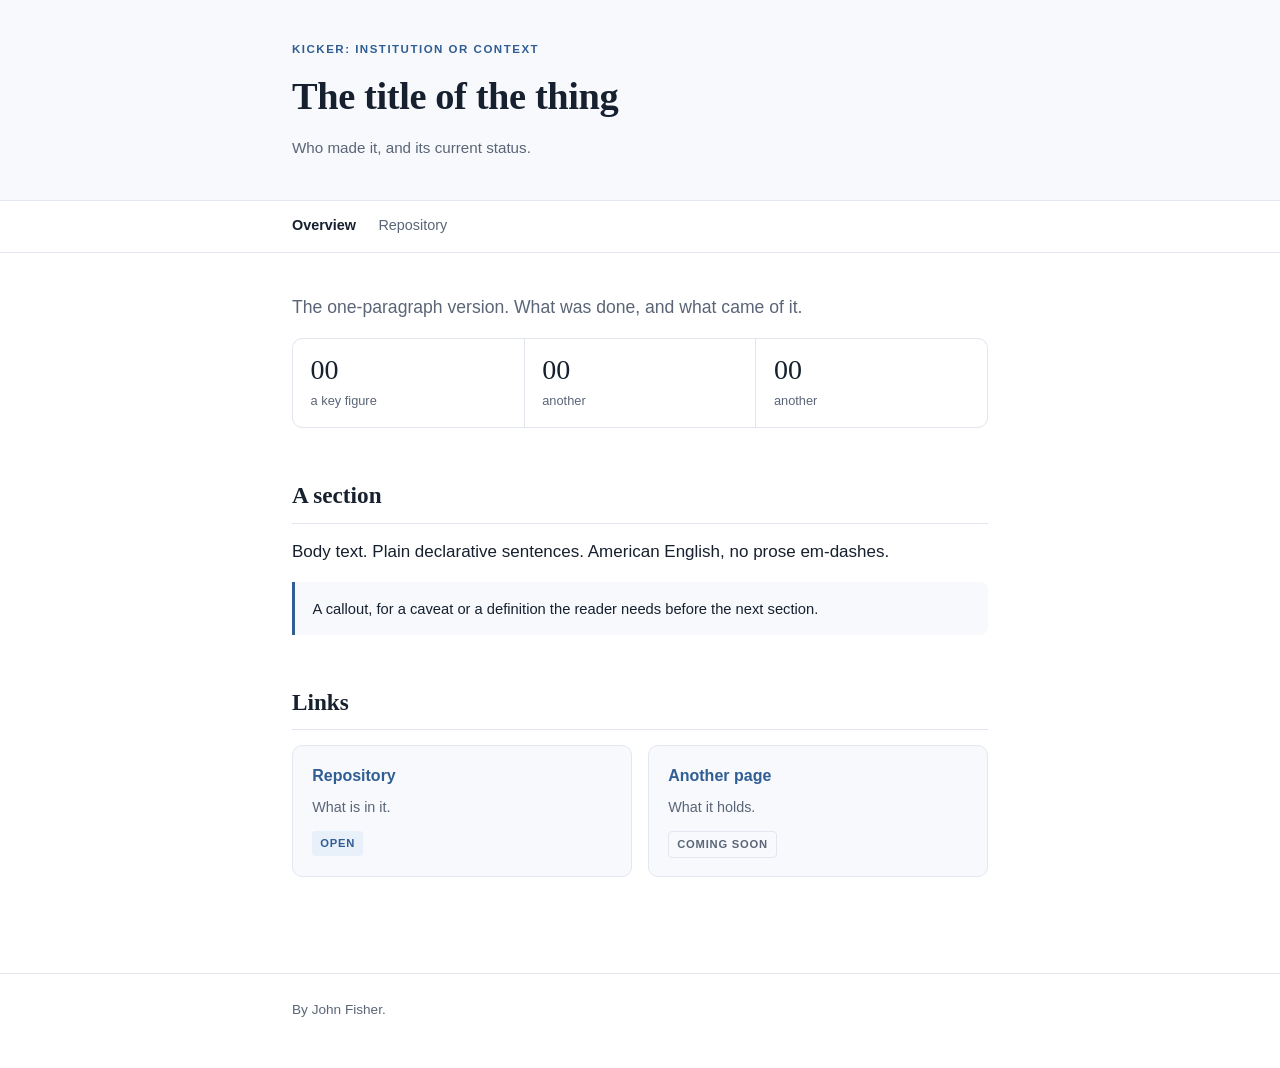
==== public/index.html @ 3b61f7e5 "Initial commit: project skeleton for fisher-nsduh-analysis" ====
<!DOCTYPE html>
<html lang="en">
<head>
<meta charset="utf-8">
<meta name="viewport" content="width=device-width, initial-scale=1">
<title>fisher-nsduh-analysis</title>
<meta name="description" content="One sentence, under 155 characters, describing what this is. This is what Google shows.">

<link rel="canonical" href="https://johnfisher-ai.github.io/fisher-nsduh-analysis/">
<meta name="author" content="John Fisher">
<meta name="theme-color" content="#2f5d94">
<meta property="og:type" content="website">
<meta property="og:site_name" content="fisher-nsduh-analysis">
<meta property="og:title" content="Title as it should appear on a shared card. Keep under 70 characters or LinkedIn truncates it.">
<meta property="og:description" content="One or two sentences for the shared card. This is what LinkedIn, Slack and Facebook show under the image.">
<meta property="og:url" content="https://johnfisher-ai.github.io/fisher-nsduh-analysis/">
<meta property="og:image" content="https://johnfisher-ai.github.io/fisher-nsduh-analysis/assets/img/social-card.png">
<meta property="og:image:width" content="1200">
<meta property="og:image:height" content="627">
<meta property="og:image:alt" content="Describe the card for someone who cannot see it.">
<meta name="twitter:card" content="summary_large_image">
<meta name="twitter:title" content="Same as og:title.">
<meta name="twitter:description" content="Same as og:description.">
<meta name="twitter:image" content="https://johnfisher-ai.github.io/fisher-nsduh-analysis/assets/img/social-card.png">
<link rel="stylesheet" href="assets/css/site.css">
</head>
<body>

<header class="top">
  <div class="wrap">
    <p class="kicker">Kicker: institution or context</p>
    <h1>The title of the thing</h1>
    <p class="byline">Who made it, and its current status.</p>
  </div>
</header>

<nav class="site">
  <div class="wrap">
    <a href="./" aria-current="page">Overview</a>
    <a href="https://github.com/johnfisher-ai/fisher-nsduh-analysis">Repository</a>
  </div>
</nav>

<main>
<div class="wrap">

  <section>
    <p class="lede">The one-paragraph version. What was done, and what came of it.</p>

    <div class="figures">
      <div><span class="n">00</span><span class="l">a key figure</span></div>
      <div><span class="n">00</span><span class="l">another</span></div>
      <div><span class="n">00</span><span class="l">another</span></div>
    </div>
  </section>

  <section>
    <h2>A section</h2>
    <p>Body text. Plain declarative sentences. American English, no prose em-dashes.</p>

    <div class="note">
      <p>A callout, for a caveat or a definition the reader needs before the next section.</p>
    </div>
  </section>

  <section>
    <h2>Links</h2>
    <div class="cards">
      <div class="card">
        <h3><a href="https://github.com/johnfisher-ai/fisher-nsduh-analysis">Repository</a></h3>
        <p>What is in it.</p>
        <span class="tag">Open</span>
      </div>
      <div class="card">
        <h3><a href="#">Another page</a></h3>
        <p>What it holds.</p>
        <span class="tag soon">Coming soon</span>
      </div>
    </div>
  </section>

</div>
</main>

<footer class="site">
  <div class="wrap">
    <p>By John Fisher.</p>
  </div>
</footer>

</body>
</html>
---- public/assets/css/site.css ----
/* Shared styling for the study site. Light palette on :root, redefined for the
   two dark cases so an explicit toggle wins in both directions. */
:root {
  --bg:#ffffff; --panel:#f7f9fc; --ink:#16202e; --soft:#5a6577;
  --line:#e2e7ef; --accent:#2f5d94; --accent-soft:#e8f0fa; --bar:#2f5d94;
  --mono: ui-monospace, SFMono-Regular, "SF Mono", Menlo, Consolas, monospace;
  --sans: -apple-system, BlinkMacSystemFont, "Segoe UI", Inter, Roboto, Helvetica, Arial, sans-serif;
  --serif: "Iowan Old Style", "Palatino Linotype", Palatino, Georgia, serif;
}
@media (prefers-color-scheme: dark) {
  :root:not([data-theme="light"]) {
    --bg:#0e131c; --panel:#151d2a; --ink:#e6ebf2; --soft:#98a3b5;
    --line:#243044; --accent:#7aa7d9; --accent-soft:#16263a; --bar:#7aa7d9;
  }
}
:root[data-theme="dark"] {
  --bg:#0e131c; --panel:#151d2a; --ink:#e6ebf2; --soft:#98a3b5;
  --line:#243044; --accent:#7aa7d9; --accent-soft:#16263a; --bar:#7aa7d9;
}

* { box-sizing: border-box; }
body {
  margin:0; background:var(--bg); color:var(--ink);
  font:17px/1.65 var(--sans);
  -webkit-text-size-adjust:100%;
}
.wrap { max-width: 46rem; margin:0 auto; padding: 0 1.25rem; }

/* masthead */
header.top { border-bottom:1px solid var(--line); background:var(--panel); }
header.top .wrap { padding-top:2.5rem; padding-bottom:2.5rem; }
.kicker { font-size:.72rem; font-weight:700; letter-spacing:.13em; text-transform:uppercase;
          color:var(--accent); margin:0 0 .85rem; }
h1 { font-family:var(--serif); font-weight:600; font-size:clamp(1.7rem,4.2vw,2.4rem);
     line-height:1.2; margin:0 0 1rem; letter-spacing:-.01em; }
.byline { color:var(--soft); font-size:.95rem; margin:0; }
.byline strong { color:var(--ink); font-weight:600; }

/* nav */
nav.site { border-bottom:1px solid var(--line); position:sticky; top:0; background:var(--bg); z-index:5; }
nav.site .wrap { display:flex; gap:1.4rem; padding-top:.85rem; padding-bottom:.85rem; overflow-x:auto; }
nav.site a { color:var(--soft); text-decoration:none; font-size:.9rem; white-space:nowrap; }
nav.site a:hover { color:var(--accent); }
nav.site a[aria-current="page"] { color:var(--ink); font-weight:600; }

main .wrap { padding-top:2.5rem; padding-bottom:3rem; }
section { margin-bottom:3rem; }
h2 { font-family:var(--serif); font-weight:600; font-size:1.45rem; margin:0 0 .9rem;
     padding-bottom:.5rem; border-bottom:1px solid var(--line); }
h3 { font-size:1rem; margin:1.8rem 0 .5rem; }
p { margin:0 0 1rem; }
a { color:var(--accent); }

.lede { font-size:1.1rem; color:var(--soft); }

/* key figures */
.figures { display:grid; grid-template-columns:repeat(auto-fit,minmax(9rem,1fr)); gap:1px;
           background:var(--line); border:1px solid var(--line); border-radius:10px; overflow:hidden; }
.figures div { background:var(--bg); padding:1rem 1.1rem; }
.figures .n { font-family:var(--serif); font-size:1.75rem; line-height:1.1; display:block; }
.figures .l { font-size:.8rem; color:var(--soft); display:block; margin-top:.3rem; }

/* results table */
.scroll { overflow-x:auto; border:1px solid var(--line); border-radius:10px; }
table { border-collapse:collapse; width:100%; font-size:.86rem; min-width:33rem; }
caption { text-align:left; font-size:.85rem; color:var(--soft); padding:.85rem 1rem; border-bottom:1px solid var(--line); }
th, td { padding:.6rem .65rem; text-align:left; border-bottom:1px solid var(--line); vertical-align:top; }
thead th { font-size:.74rem; text-transform:uppercase; letter-spacing:.06em; color:var(--soft); font-weight:700;
           background:var(--panel); white-space:nowrap; }
tbody tr:last-child td { border-bottom:none; }
td.num, th.num { text-align:right; font-variant-numeric:tabular-nums; white-space:nowrap; }
td.item { min-width:12rem; }
.d-cell { display:flex; align-items:center; gap:.45rem; justify-content:flex-end; }
.d-bar { height:5px; border-radius:3px; background:var(--bar); opacity:.75; flex:none; }

/* cards */
.cards { display:grid; grid-template-columns:repeat(auto-fit,minmax(15rem,1fr)); gap:1rem; }
.card { border:1px solid var(--line); border-radius:10px; padding:1.1rem 1.2rem; background:var(--panel); }
.card h3 { margin:0 0 .4rem; font-size:1rem; }
.card h3 a { text-decoration:none; }
.card p { margin:0; font-size:.9rem; color:var(--soft); }
.card .tag { display:inline-block; margin-top:.7rem; font-size:.7rem; letter-spacing:.07em;
             text-transform:uppercase; font-weight:700; color:var(--accent);
             background:var(--accent-soft); padding:.2rem .5rem; border-radius:4px; }
.card .tag.soon { color:var(--soft); background:transparent; border:1px solid var(--line); }

.note { border-left:3px solid var(--accent); background:var(--panel);
        padding:.9rem 1.1rem; border-radius:0 8px 8px 0; font-size:.92rem; }
.note p:last-child { margin-bottom:0; }
code { font-family:var(--mono); font-size:.85em; background:var(--panel);
       padding:.12em .35em; border-radius:4px; border:1px solid var(--line); }

footer.site { border-top:1px solid var(--line); color:var(--soft); font-size:.85rem; }
footer.site .wrap { padding-top:1.6rem; padding-bottom:2.5rem; }
footer.site p { margin:0 0 .4rem; }

/* ---------- figures ---------- */
:root {
  --s1:#2a78d6; --s2:#eb6834; --s3:#1baf7a;
  --fig-grid:#e6ebf2; --fig-axis:#c3ccda; --fig-zero:#8b95a6;
}
@media (prefers-color-scheme: dark) {
  :root:not([data-theme="light"]) {
    --s1:#3987e5; --s2:#d95926; --s3:#199e70;
    --fig-grid:#212c3d; --fig-axis:#3a4759; --fig-zero:#6b7789;
  }
}
:root[data-theme="dark"] {
  --s1:#3987e5; --s2:#d95926; --s3:#199e70;
  --fig-grid:#212c3d; --fig-axis:#3a4759; --fig-zero:#6b7789;
}

figure { margin:1.6rem 0; }
figure figcaption { font-size:.83rem; color:var(--soft); margin-top:.6rem; }
.figbox { border:1px solid var(--line); border-radius:10px; padding:1rem .9rem .6rem;
          background:var(--bg); overflow-x:auto; }
svg.fig { width:100%; height:auto; display:block; min-width:33rem;
          font-family:var(--sans); }
svg.fig text { fill:var(--soft); }
svg.fig .ttl { fill:var(--ink); font-size:15px; font-weight:600; font-family:var(--serif); }
svg.fig .sub { font-size:11.5px; }
svg.fig .lab { font-size:12px; }
svg.fig .ax  { font-size:11px; }
svg.fig .leg { font-size:11.5px; }
svg.fig .val { font-size:11.5px; fill:var(--ink); font-variant-numeric:tabular-nums; }
svg.fig .bold { font-weight:700; fill:var(--ink); }
svg.fig .grid { stroke:var(--fig-grid); stroke-width:1; }
svg.fig .axis { stroke:var(--fig-axis); stroke-width:1; }
svg.fig .zero { stroke:var(--fig-zero); stroke-width:1.5; stroke-dasharray:3 3; }
svg.fig .mean { stroke:var(--s2); stroke-width:2; }
svg.fig .conn { stroke:var(--fig-axis); stroke-width:2.5; }
svg.fig .ci   { stroke:var(--s1); stroke-width:2; }
svg.fig .m1 { fill:var(--s1); } svg.fig .m2 { fill:var(--s2); } svg.fig .m3 { fill:var(--s3); }
svg.fig .m1f{ fill:var(--s1); } svg.fig .m2f{ fill:var(--s2); } svg.fig .m4f{ fill:var(--s3); }
svg.fig .bar{ fill:var(--s1); }

/* original SAS output images */
.shot { border:1px solid var(--line); border-radius:8px; overflow-x:auto; background:#fff; }
.shot img { display:block; width:100%; min-width:30rem; height:auto; }

/* dense stats tables */
table.stats { font-size:.79rem; min-width:0; }
table.stats th, table.stats td { padding:.55rem .5rem; }
table.stats td.item { min-width:11rem; }
.sig { color:var(--soft); font-variant-numeric:tabular-nums; }
.tag-row td { background:var(--panel); font-weight:600; }

/* ---------- code ---------- */
.codewrap { border:1px solid var(--line); border-radius:10px; overflow:hidden; margin:1rem 0; }
.codewrap > .head { display:flex; justify-content:space-between; align-items:center; gap:1rem;
   padding:.55rem .9rem; background:var(--panel); border-bottom:1px solid var(--line);
   font-size:.8rem; color:var(--soft); }
.codewrap > .head code { background:none; border:none; padding:0; color:var(--ink); font-weight:600; }
pre.code { margin:0; padding:.9rem 1rem; overflow-x:auto; background:var(--bg);
   font-family:var(--mono); font-size:.775rem; line-height:1.6; tab-size:4; }
pre.code.clip { max-height:40rem; }
.sas-c { color:var(--soft); font-style:italic; }         /* comment */
.sas-k { color:var(--accent); font-weight:600; }          /* keyword */
.sas-p { color:var(--s3); font-weight:600; }              /* proc / data step name */
.sas-s { color:var(--s2); }                               /* string */
.sas-n { color:var(--s1); }                               /* number */
details.src { margin:1rem 0; }
details.src > summary { cursor:pointer; font-size:.88rem; color:var(--accent);
   padding:.5rem .2rem; list-style-position:inside; }
details.src > summary:hover { text-decoration:underline; }
.cta { display:inline-flex; align-items:center; gap:.5rem; text-decoration:none;
   border:1px solid var(--line); border-radius:8px; padding:.6rem .95rem;
   background:var(--panel); font-size:.92rem; font-weight:600; margin:.3rem .4rem .3rem 0; }
.cta:hover { border-color:var(--accent); }
.pipe { display:grid; gap:.6rem; margin:1.2rem 0; }
.pipe .step { display:grid; grid-template-columns:2.1rem 1fr; gap:.8rem; align-items:start;
   border:1px solid var(--line); border-radius:9px; padding:.75rem .9rem; background:var(--bg); }
.pipe .step .n { width:1.7rem; height:1.7rem; border-radius:50%; background:var(--accent-soft);
   color:var(--accent); font-weight:700; font-size:.8rem; display:grid; place-items:center; }
.pipe .step p { margin:.2rem 0 0; font-size:.9rem; color:var(--soft); }
.pipe .step strong { font-size:.94rem; }

/* ---------- manuscript ---------- */
.ms { font-size:1.02rem; }
.ms h2 { font-family:var(--serif); font-size:1.35rem; margin:2.4rem 0 .9rem; }
.ms h3 { font-size:1.02rem; margin:1.7rem 0 .5rem; color:var(--ink); }
.ms p { margin:0 0 1.05rem; }
.authors { font-size:.97rem; margin:0 0 .4rem; }
.affils { font-size:.85rem; color:var(--soft); margin:0 0 .3rem; }
.affils sup { color:var(--accent); font-weight:700; }
.abstract { border:1px solid var(--line); border-radius:10px; padding:1.2rem 1.35rem;
            background:var(--panel); margin:1.4rem 0 2rem; font-size:.94rem; }
.abstract dl { margin:0; }
.abstract dt { font-weight:700; margin-top:.8rem; font-size:.86rem;
               text-transform:uppercase; letter-spacing:.05em; color:var(--accent); }
.abstract dt:first-child { margin-top:0; }
.abstract dd { margin:.25rem 0 0; }
.editorial { border:1px solid var(--accent); border-left-width:3px; border-radius:0 9px 9px 0;
             background:var(--accent-soft); padding:1rem 1.2rem; margin:1.5rem 0; font-size:.9rem; }
.editorial p:last-child { margin-bottom:0; }
.editorial .lbl { font-size:.7rem; font-weight:800; letter-spacing:.1em; text-transform:uppercase;
                  color:var(--accent); display:block; margin-bottom:.5rem; }
ol.refs { font-size:.86rem; padding-left:0; list-style:none; counter-reset:r; }
ol.refs li { counter-increment:r; margin:0 0 .7rem; padding-left:2.6rem; position:relative;
             color:var(--soft); line-height:1.55; }
ol.refs li::before { content:"[" counter(r) "]"; position:absolute; left:0; top:0;
                     color:var(--accent); font-variant-numeric:tabular-nums; }
ol.refs li a { word-break:break-word; }
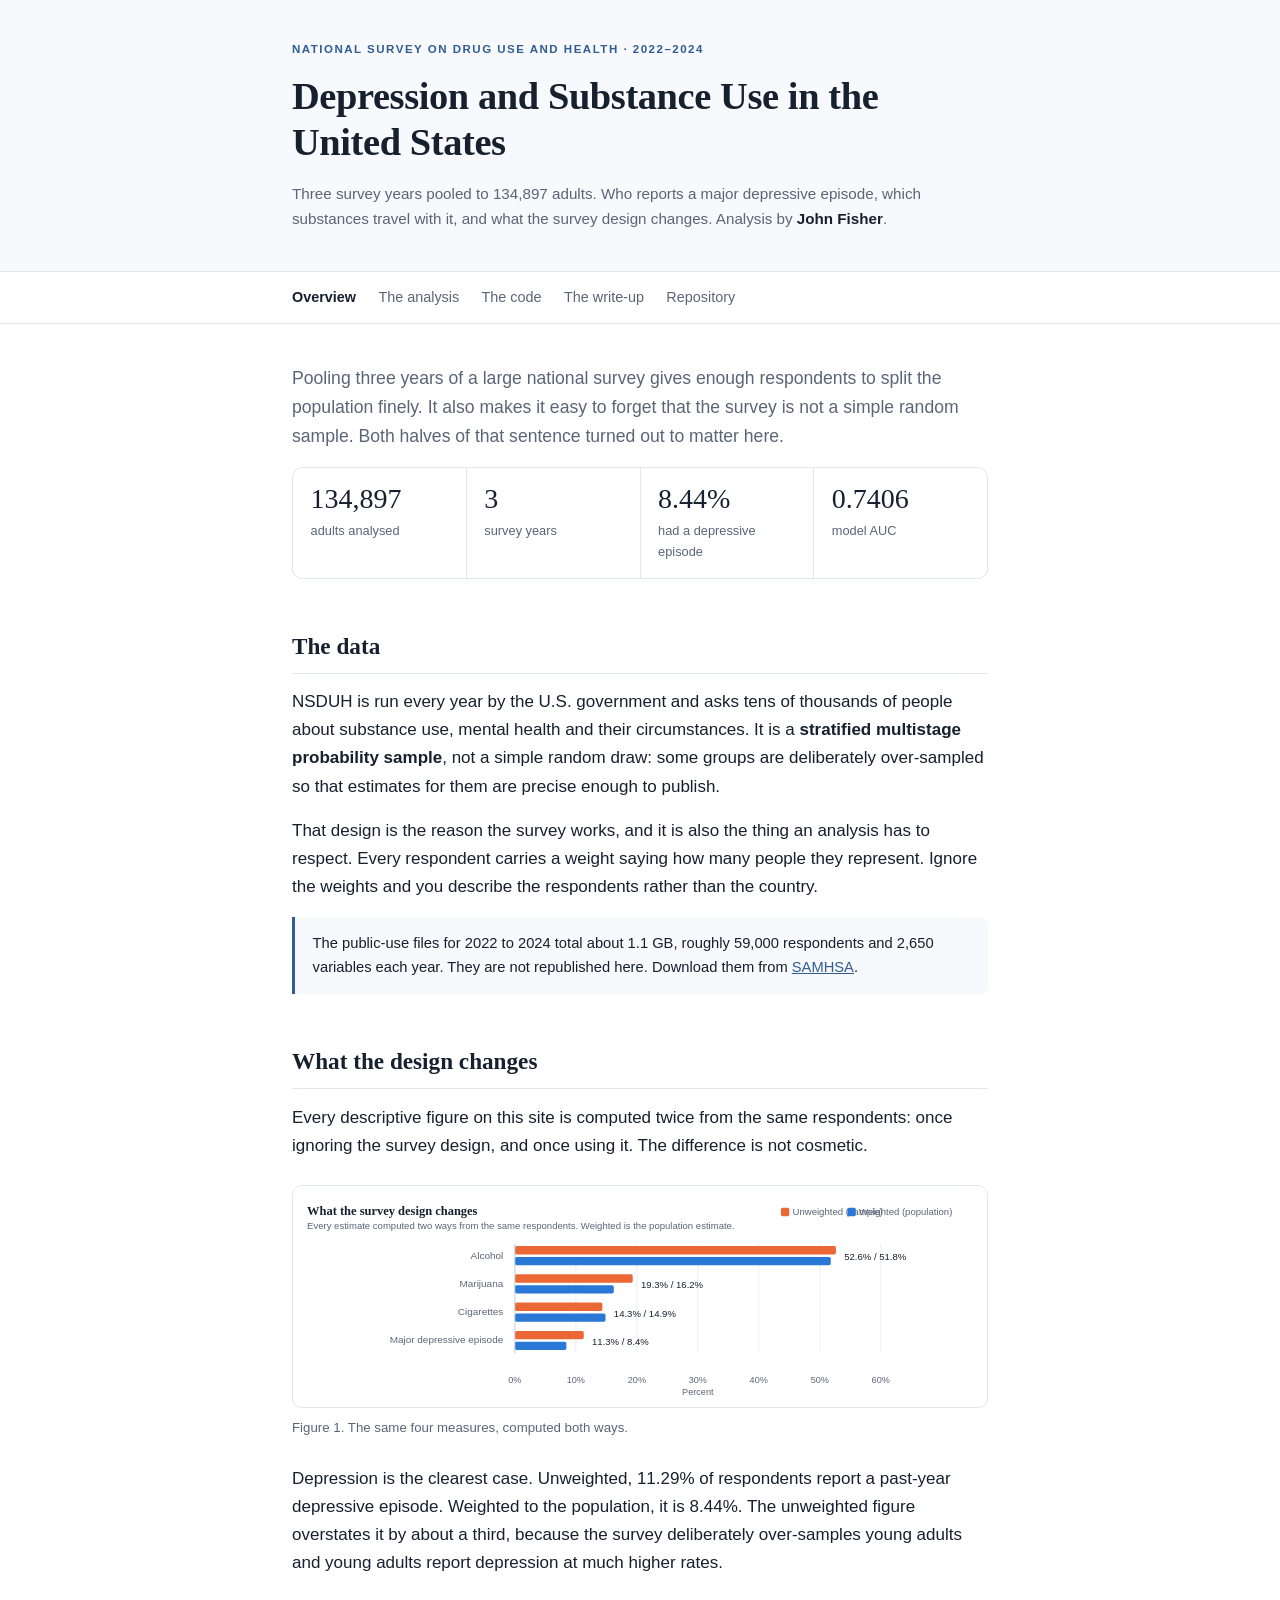
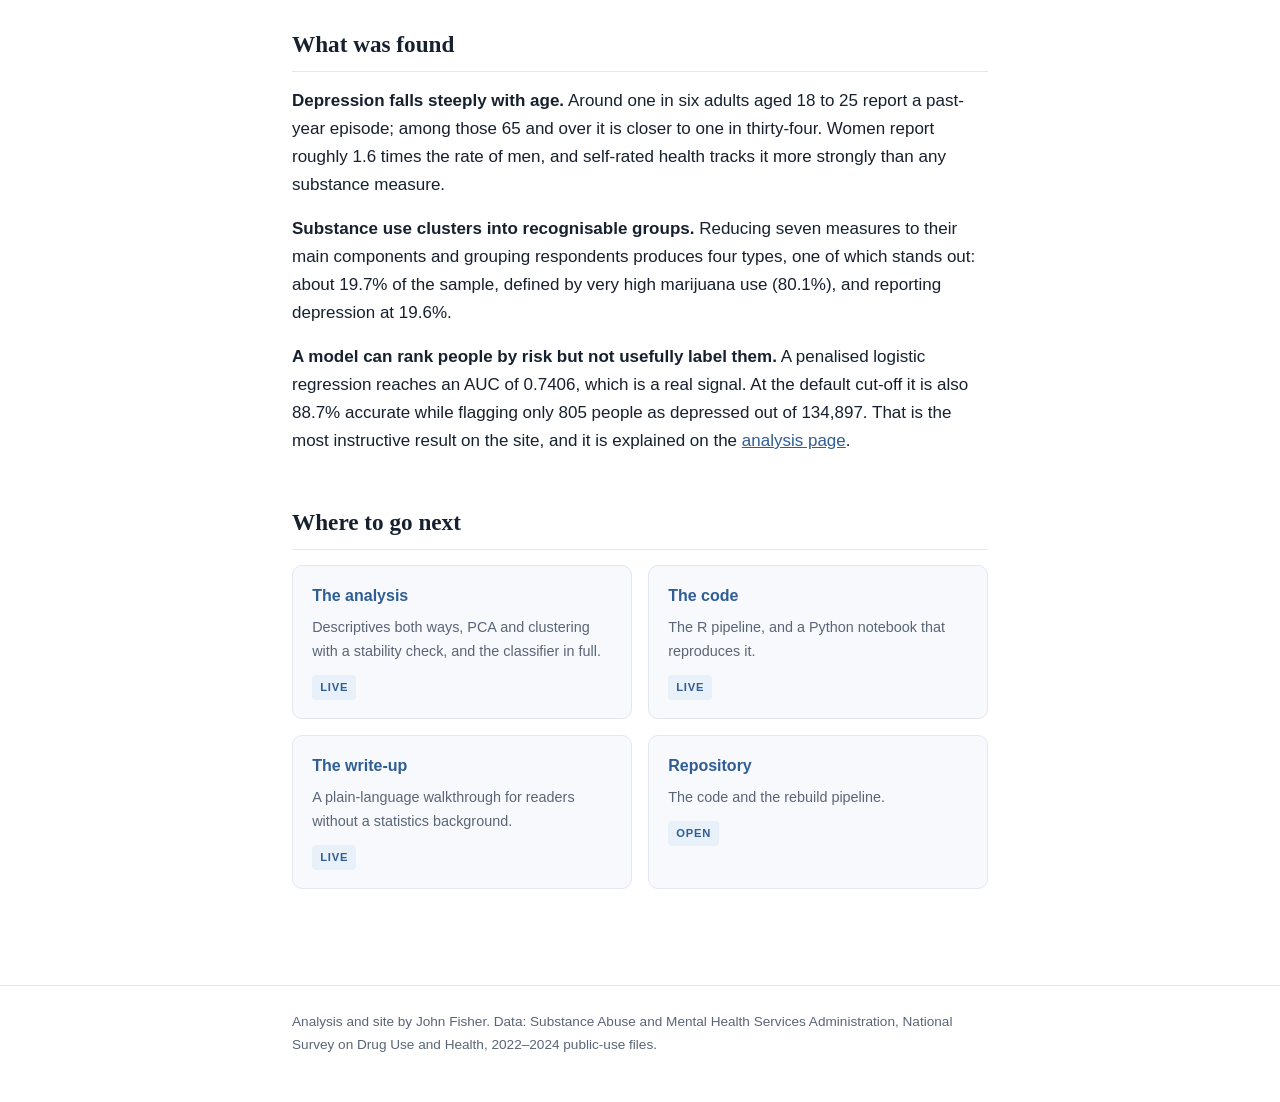
==== commit 884022de: "Build the site: overview, analysis, code and write-up pages" ====
--- a/public/index.html
+++ b/public/index.html
@@ -3,90 +3,160 @@
 <head>
 <meta charset="utf-8">
 <meta name="viewport" content="width=device-width, initial-scale=1">
-<title>fisher-nsduh-analysis</title>
-<meta name="description" content="One sentence, under 155 characters, describing what this is. This is what Google shows.">
-
+<title>Depression and Substance Use in the NSDUH</title>
+<meta name="description" content="Three years of the National Survey on Drug Use and Health, 134,897 adults, analysed for the link between substance use and major depressive episode.">
 <link rel="canonical" href="https://johnfisher-ai.github.io/fisher-nsduh-analysis/">
 <meta name="author" content="John Fisher">
 <meta name="theme-color" content="#2f5d94">
 <meta property="og:type" content="website">
-<meta property="og:site_name" content="fisher-nsduh-analysis">
-<meta property="og:title" content="Title as it should appear on a shared card. Keep under 70 characters or LinkedIn truncates it.">
-<meta property="og:description" content="One or two sentences for the shared card. This is what LinkedIn, Slack and Facebook show under the image.">
+<meta property="og:site_name" content="Depression and Substance Use in the NSDUH">
+<meta property="og:title" content="Depression and Substance Use in the NSDUH">
+<meta property="og:description" content="Three years of the National Survey on Drug Use and Health, 134,897 adults, analysed for the link between substance use and major depressive episode.">
 <meta property="og:url" content="https://johnfisher-ai.github.io/fisher-nsduh-analysis/">
 <meta property="og:image" content="https://johnfisher-ai.github.io/fisher-nsduh-analysis/assets/img/social-card.png">
 <meta property="og:image:width" content="1200">
 <meta property="og:image:height" content="627">
-<meta property="og:image:alt" content="Describe the card for someone who cannot see it.">
+<meta property="og:image:alt" content="Depression and substance use in the National Survey on Drug Use and Health, 2022 to 2024. 134,897 adults.">
 <meta name="twitter:card" content="summary_large_image">
-<meta name="twitter:title" content="Same as og:title.">
-<meta name="twitter:description" content="Same as og:description.">
+<meta name="twitter:title" content="Depression and Substance Use in the NSDUH">
+<meta name="twitter:description" content="Three years of the National Survey on Drug Use and Health, 134,897 adults, analysed for the link between substance use and major depressive episode.">
 <meta name="twitter:image" content="https://johnfisher-ai.github.io/fisher-nsduh-analysis/assets/img/social-card.png">
 <link rel="stylesheet" href="assets/css/site.css">
 </head>
 <body>
+<header class="top"><div class="wrap">
+  <p class="kicker">National Survey on Drug Use and Health &middot; 2022&ndash;2024</p>
+  <h1>Depression and Substance Use in the United States</h1>
+  <p class="byline">Three survey years pooled to 134,897 adults. Who reports a major depressive
+     episode, which substances travel with it, and what the survey design changes.
+     Analysis by <strong>John Fisher</strong>.</p>
+</div></header>
+<nav class="site"><div class="wrap">
+    <a href="./" aria-current="page">Overview</a>
+    <a href="analysis.html">The analysis</a>
+    <a href="code.html">The code</a>
+    <a href="writeup.html">The write-up</a>
+    <a href="https://github.com/johnfisher-ai/fisher-nsduh-analysis">Repository</a>
+</div></nav>
+<main><div class="wrap">
 
-<header class="top">
-  <div class="wrap">
-    <p class="kicker">Kicker: institution or context</p>
-    <h1>The title of the thing</h1>
-    <p class="byline">Who made it, and its current status.</p>
+<section>
+  <p class="lede">Pooling three years of a large national survey gives enough respondents to
+  split the population finely. It also makes it easy to forget that the survey is not a
+  simple random sample. Both halves of that sentence turned out to matter here.</p>
+  <div class="figures">
+    <div><span class="n">134,897</span><span class="l">adults analysed</span></div>
+    <div><span class="n">3</span><span class="l">survey years</span></div>
+    <div><span class="n">8.44%</span><span class="l">had a depressive episode</span></div>
+    <div><span class="n">0.7406</span><span class="l">model AUC</span></div>
   </div>
-</header>
+</section>
 
-<nav class="site">
-  <div class="wrap">
-    <a href="./" aria-current="page">Overview</a>
-    <a href="https://github.com/johnfisher-ai/fisher-nsduh-analysis">Repository</a>
+<section>
+  <h2>The data</h2>
+  <p>NSDUH is run every year by the U.S. government and asks tens of thousands of people
+  about substance use, mental health and their circumstances. It is a
+  <strong>stratified multistage probability sample</strong>, not a simple random draw:
+  some groups are deliberately over-sampled so that estimates for them are precise enough
+  to publish.</p>
+  <p>That design is the reason the survey works, and it is also the thing an analysis has to
+  respect. Every respondent carries a weight saying how many people they represent. Ignore
+  the weights and you describe the respondents rather than the country.</p>
+  <div class="note">
+    <p>The public-use files for 2022 to 2024 total about 1.1 GB, roughly 59,000 respondents
+    and 2,650 variables each year. They are not republished here. Download them from
+    <a href="https://www.samhsa.gov/data/data-we-collect/nsduh-national-survey-drug-use-and-health">SAMHSA</a>.</p>
   </div>
-</nav>
+</section>
 
-<main>
-<div class="wrap">
+<section>
+  <h2>What the design changes</h2>
+  <p>Every descriptive figure on this site is computed twice from the same respondents:
+  once ignoring the survey design, and once using it. The difference is not cosmetic.</p>
+  <figure><div class="figbox"><svg class="fig" viewBox="0 0 800 234" role="img" aria-label="What the survey design changes">
+<text class="ttl" x="0.0" y="16.0" text-anchor="start">What the survey design changes</text>
+<text class="sub" x="0.0" y="33.0" text-anchor="start">Every estimate computed two ways from the same respondents. Weighted is the population estimate.</text>
+<rect x="570" y="7" width="10" height="10" rx="2" class="m2f"/><text class="leg" x="584.0" y="16.0" text-anchor="start">Unweighted (sample)</text>
+<rect x="650" y="7" width="10" height="10" rx="2" class="m1f"/><text class="leg" x="664.0" y="16.0" text-anchor="start">Weighted (population)</text>
+<line class="grid" x1="250.0" y1="50" x2="250.0" y2="182"/>
+<text class="ax" x="250.0" y="218.0" text-anchor="middle">0%</text>
+<line class="grid" x1="323.3" y1="50" x2="323.3" y2="182"/>
+<text class="ax" x="323.3" y="218.0" text-anchor="middle">10%</text>
+<line class="grid" x1="396.7" y1="50" x2="396.7" y2="182"/>
+<text class="ax" x="396.7" y="218.0" text-anchor="middle">20%</text>
+<line class="grid" x1="470.0" y1="50" x2="470.0" y2="182"/>
+<text class="ax" x="470.0" y="218.0" text-anchor="middle">30%</text>
+<line class="grid" x1="543.3" y1="50" x2="543.3" y2="182"/>
+<text class="ax" x="543.3" y="218.0" text-anchor="middle">40%</text>
+<line class="grid" x1="616.7" y1="50" x2="616.7" y2="182"/>
+<text class="ax" x="616.7" y="218.0" text-anchor="middle">50%</text>
+<line class="grid" x1="690.0" y1="50" x2="690.0" y2="182"/>
+<text class="ax" x="690.0" y="218.0" text-anchor="middle">60%</text>
+<text class="ax" x="470.0" y="232.0" text-anchor="middle">Percent</text>
+<text class="lab" x="236.0" y="68.0" text-anchor="end">Alcohol</text>
+<rect class="m2f" x="250" y="53" width="386.1" height="10" rx="2"/>
+<rect class="m1f" x="250" y="66" width="379.9" height="10" rx="2"/>
+<text class="val" x="646.1" y="70.0" text-anchor="start">52.6%  /  51.8%</text>
+<text class="lab" x="236.0" y="102.0" text-anchor="end">Marijuana</text>
+<rect class="m2f" x="250" y="87" width="141.7" height="10" rx="2"/>
+<rect class="m1f" x="250" y="100" width="118.9" height="10" rx="2"/>
+<text class="val" x="401.7" y="104.0" text-anchor="start">19.3%  /  16.2%</text>
+<text class="lab" x="236.0" y="136.0" text-anchor="end">Cigarettes</text>
+<rect class="m2f" x="250" y="121" width="105.2" height="10" rx="2"/>
+<rect class="m1f" x="250" y="134" width="109.0" height="10" rx="2"/>
+<text class="val" x="369.0" y="138.0" text-anchor="start">14.3%  /  14.9%</text>
+<text class="lab" x="236.0" y="170.0" text-anchor="end">Major depressive episode</text>
+<rect class="m2f" x="250" y="155" width="82.8" height="10" rx="2"/>
+<rect class="m1f" x="250" y="168" width="61.9" height="10" rx="2"/>
+<text class="val" x="342.8" y="172.0" text-anchor="start">11.3%  /  8.4%</text>
+<line class="axis" x1="250" y1="50" x2="250" y2="182"/>
+</svg></div>
+    <figcaption>Figure 1. The same four measures, computed both ways.</figcaption></figure>
+  <p>Depression is the clearest case. Unweighted, 11.29% of respondents report a past-year
+  depressive episode. Weighted to the population, it is 8.44%. The unweighted figure
+  overstates it by about a third, because the survey deliberately over-samples young adults
+  and young adults report depression at much higher rates.</p>
+</section>
 
-  <section>
-    <p class="lede">The one-paragraph version. What was done, and what came of it.</p>
+<section>
+  <h2>What was found</h2>
+  <p><strong>Depression falls steeply with age.</strong> Around one in six adults aged 18 to
+  25 report a past-year episode; among those 65 and over it is closer to one in thirty-four.
+  Women report roughly 1.6 times the rate of men, and self-rated health tracks it more
+  strongly than any substance measure.</p>
+  <p><strong>Substance use clusters into recognisable groups.</strong> Reducing seven
+  measures to their main components and grouping respondents produces four types, one of
+  which stands out: about 19.7% of the sample, defined by very high
+  marijuana use (80.1%), and reporting depression at 19.6%.</p>
+  <p><strong>A model can rank people by risk but not usefully label them.</strong> A
+  penalised logistic regression reaches an AUC of 0.7406, which is a real signal. At the
+  default cut-off it is also 88.7% accurate while flagging only 805 people as depressed
+  out of 134,897. That is the most instructive result on the site, and it is explained on the
+  <a href="analysis.html">analysis page</a>.</p>
+</section>
 
-    <div class="figures">
-      <div><span class="n">00</span><span class="l">a key figure</span></div>
-      <div><span class="n">00</span><span class="l">another</span></div>
-      <div><span class="n">00</span><span class="l">another</span></div>
-    </div>
-  </section>
+<section>
+  <h2>Where to go next</h2>
+  <div class="cards">
+    <div class="card"><h3><a href="analysis.html">The analysis</a></h3>
+      <p>Descriptives both ways, PCA and clustering with a stability check, and the classifier in full.</p>
+      <span class="tag">Live</span></div>
+    <div class="card"><h3><a href="code.html">The code</a></h3>
+      <p>The R pipeline, and a Python notebook that reproduces it.</p>
+      <span class="tag">Live</span></div>
+    <div class="card"><h3><a href="writeup.html">The write-up</a></h3>
+      <p>A plain-language walkthrough for readers without a statistics background.</p>
+      <span class="tag">Live</span></div>
+    <div class="card"><h3><a href="https://github.com/johnfisher-ai/fisher-nsduh-analysis">Repository</a></h3>
+      <p>The code and the rebuild pipeline.</p>
+      <span class="tag">Open</span></div>
+  </div>
+</section>
 
-  <section>
-    <h2>A section</h2>
-    <p>Body text. Plain declarative sentences. American English, no prose em-dashes.</p>
-
-    <div class="note">
-      <p>A callout, for a caveat or a definition the reader needs before the next section.</p>
-    </div>
-  </section>
-
-  <section>
-    <h2>Links</h2>
-    <div class="cards">
-      <div class="card">
-        <h3><a href="https://github.com/johnfisher-ai/fisher-nsduh-analysis">Repository</a></h3>
-        <p>What is in it.</p>
-        <span class="tag">Open</span>
-      </div>
-      <div class="card">
-        <h3><a href="#">Another page</a></h3>
-        <p>What it holds.</p>
-        <span class="tag soon">Coming soon</span>
-      </div>
-    </div>
-  </section>
-
-</div>
-</main>
-
-<footer class="site">
-  <div class="wrap">
-    <p>By John Fisher.</p>
-  </div>
-</footer>
-
+</div></main>
+<footer class="site"><div class="wrap">
+  <p>Analysis and site by John Fisher. Data: Substance Abuse and Mental Health Services
+     Administration, National Survey on Drug Use and Health, 2022&ndash;2024 public-use files.</p>
+</div></footer>
 </body>
 </html>
--- a/public/assets/css/site.css
+++ b/public/assets/css/site.css
@@ -131,7 +131,8 @@
 svg.fig .conn { stroke:var(--fig-axis); stroke-width:2.5; }
 svg.fig .ci   { stroke:var(--s1); stroke-width:2; }
 svg.fig .m1 { fill:var(--s1); } svg.fig .m2 { fill:var(--s2); } svg.fig .m3 { fill:var(--s3); }
-svg.fig .m1f{ fill:var(--s1); } svg.fig .m2f{ fill:var(--s2); } svg.fig .m4f{ fill:var(--s3); }
+svg.fig .m1f{ fill:var(--s1); } svg.fig .m2f{ fill:var(--s2); }
+svg.fig .m3f{ fill:var(--s3); } svg.fig .m4f{ fill:var(--s3); }
 svg.fig .bar{ fill:var(--s1); }
 
 /* original SAS output images */
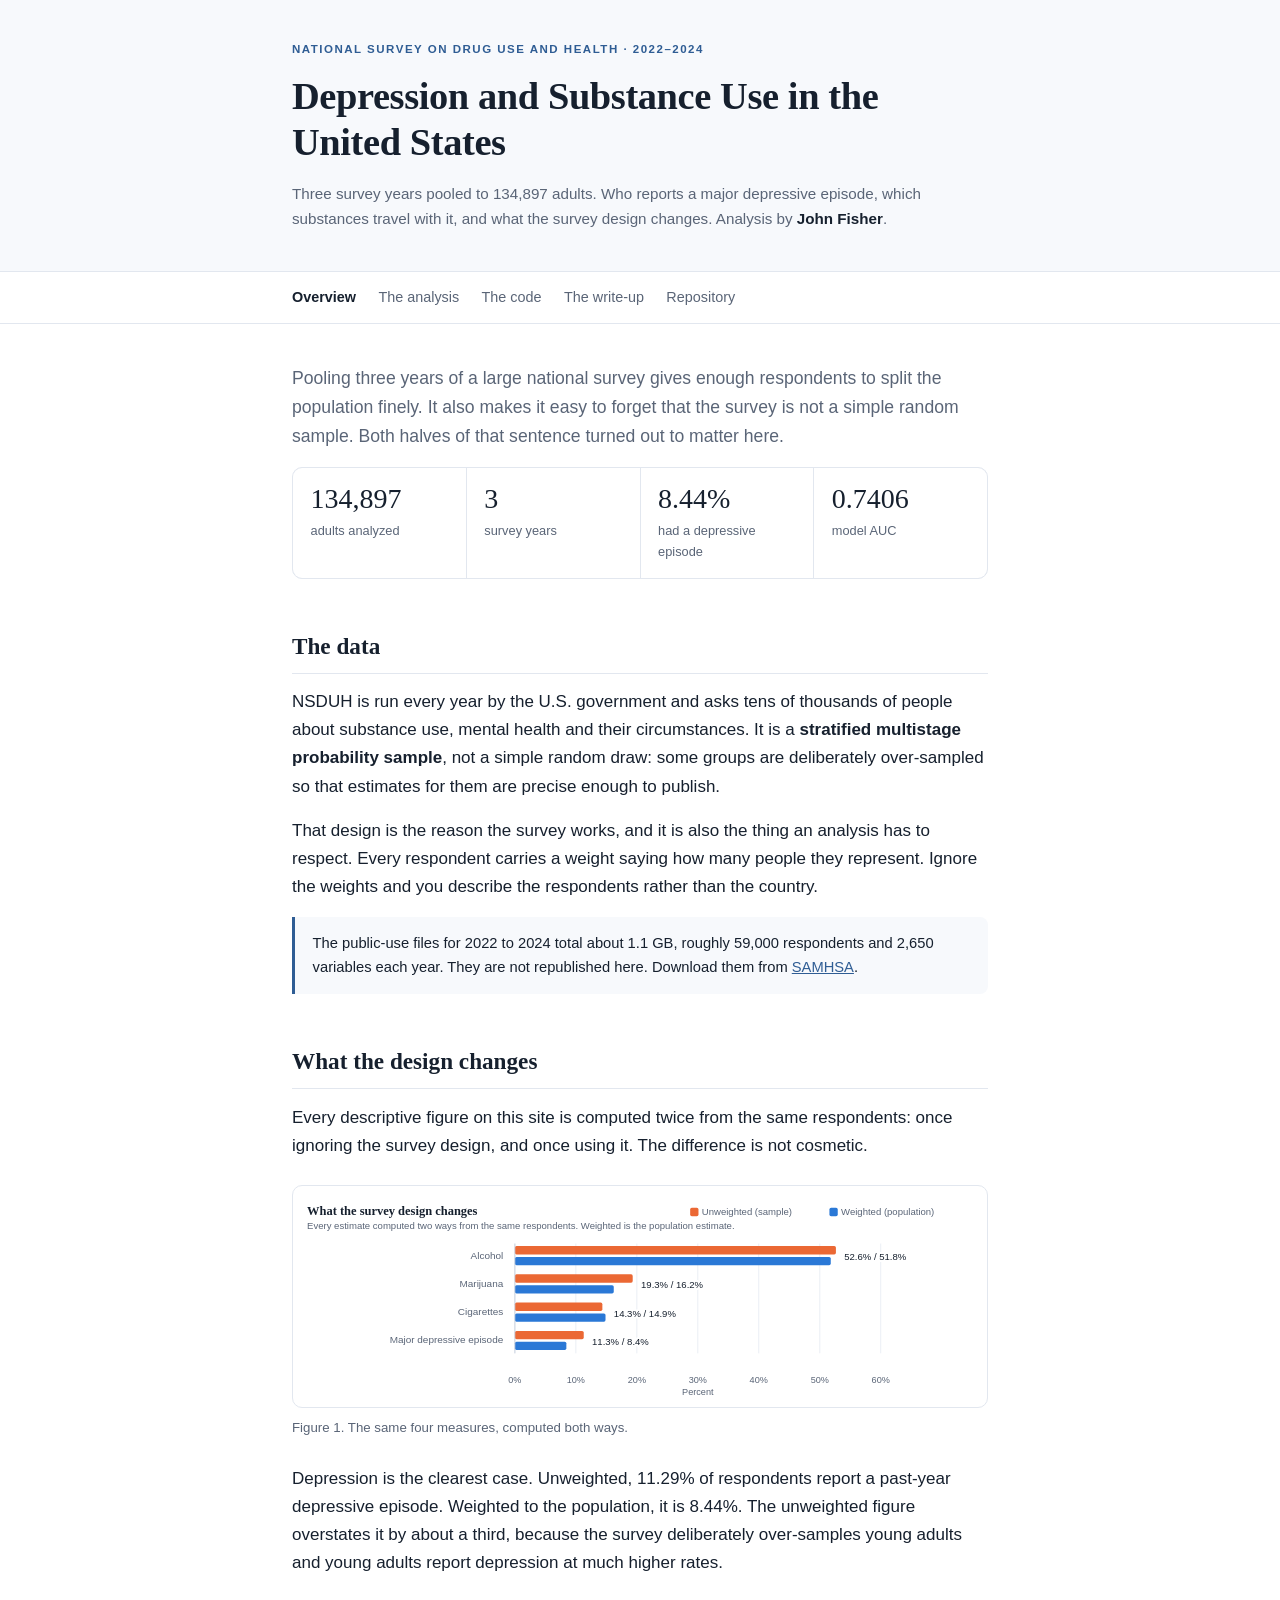
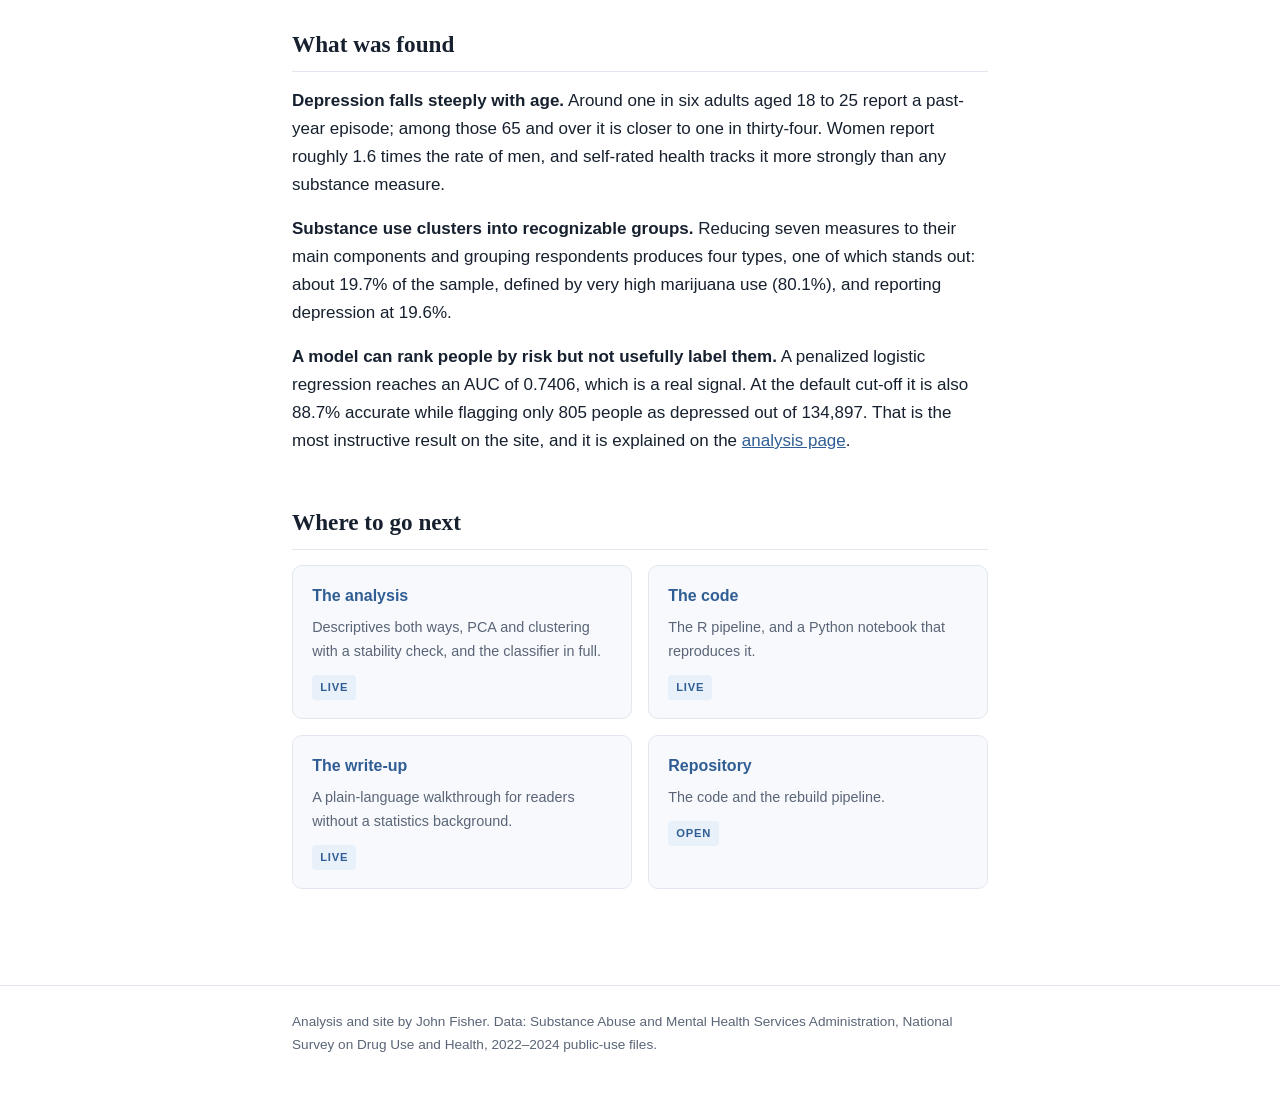
==== commit 193c8440: "Fix chart gridlines and Figure 1's legend, use American spelling, and correct the notebook's standar" ====
--- a/public/index.html
+++ b/public/index.html
@@ -4,14 +4,14 @@
 <meta charset="utf-8">
 <meta name="viewport" content="width=device-width, initial-scale=1">
 <title>Depression and Substance Use in the NSDUH</title>
-<meta name="description" content="Three years of the National Survey on Drug Use and Health, 134,897 adults, analysed for the link between substance use and major depressive episode.">
+<meta name="description" content="Three years of the National Survey on Drug Use and Health, 134,897 adults, analyzed for the link between substance use and major depressive episode.">
 <link rel="canonical" href="https://johnfisher-ai.github.io/fisher-nsduh-analysis/">
 <meta name="author" content="John Fisher">
 <meta name="theme-color" content="#2f5d94">
 <meta property="og:type" content="website">
 <meta property="og:site_name" content="Depression and Substance Use in the NSDUH">
 <meta property="og:title" content="Depression and Substance Use in the NSDUH">
-<meta property="og:description" content="Three years of the National Survey on Drug Use and Health, 134,897 adults, analysed for the link between substance use and major depressive episode.">
+<meta property="og:description" content="Three years of the National Survey on Drug Use and Health, 134,897 adults, analyzed for the link between substance use and major depressive episode.">
 <meta property="og:url" content="https://johnfisher-ai.github.io/fisher-nsduh-analysis/">
 <meta property="og:image" content="https://johnfisher-ai.github.io/fisher-nsduh-analysis/assets/img/social-card.png">
 <meta property="og:image:width" content="1200">
@@ -19,7 +19,7 @@
 <meta property="og:image:alt" content="Depression and substance use in the National Survey on Drug Use and Health, 2022 to 2024. 134,897 adults.">
 <meta name="twitter:card" content="summary_large_image">
 <meta name="twitter:title" content="Depression and Substance Use in the NSDUH">
-<meta name="twitter:description" content="Three years of the National Survey on Drug Use and Health, 134,897 adults, analysed for the link between substance use and major depressive episode.">
+<meta name="twitter:description" content="Three years of the National Survey on Drug Use and Health, 134,897 adults, analyzed for the link between substance use and major depressive episode.">
 <meta name="twitter:image" content="https://johnfisher-ai.github.io/fisher-nsduh-analysis/assets/img/social-card.png">
 <link rel="stylesheet" href="assets/css/site.css">
 </head>
@@ -45,7 +45,7 @@
   split the population finely. It also makes it easy to forget that the survey is not a
   simple random sample. Both halves of that sentence turned out to matter here.</p>
   <div class="figures">
-    <div><span class="n">134,897</span><span class="l">adults analysed</span></div>
+    <div><span class="n">134,897</span><span class="l">adults analyzed</span></div>
     <div><span class="n">3</span><span class="l">survey years</span></div>
     <div><span class="n">8.44%</span><span class="l">had a depressive episode</span></div>
     <div><span class="n">0.7406</span><span class="l">model AUC</span></div>
@@ -76,8 +76,8 @@
   <figure><div class="figbox"><svg class="fig" viewBox="0 0 800 234" role="img" aria-label="What the survey design changes">
 <text class="ttl" x="0.0" y="16.0" text-anchor="start">What the survey design changes</text>
 <text class="sub" x="0.0" y="33.0" text-anchor="start">Every estimate computed two ways from the same respondents. Weighted is the population estimate.</text>
-<rect x="570" y="7" width="10" height="10" rx="2" class="m2f"/><text class="leg" x="584.0" y="16.0" text-anchor="start">Unweighted (sample)</text>
-<rect x="650" y="7" width="10" height="10" rx="2" class="m1f"/><text class="leg" x="664.0" y="16.0" text-anchor="start">Weighted (population)</text>
+<rect x="460.8" y="7" width="10" height="10" rx="2" class="m2f"/><text class="leg" x="474.8" y="16.0" text-anchor="start">Unweighted (sample)</text>
+<rect x="628.3" y="7" width="10" height="10" rx="2" class="m1f"/><text class="leg" x="642.3" y="16.0" text-anchor="start">Weighted (population)</text>
 <line class="grid" x1="250.0" y1="50" x2="250.0" y2="182"/>
 <text class="ax" x="250.0" y="218.0" text-anchor="middle">0%</text>
 <line class="grid" x1="323.3" y1="50" x2="323.3" y2="182"/>
@@ -96,19 +96,19 @@
 <text class="lab" x="236.0" y="68.0" text-anchor="end">Alcohol</text>
 <rect class="m2f" x="250" y="53" width="386.1" height="10" rx="2"/>
 <rect class="m1f" x="250" y="66" width="379.9" height="10" rx="2"/>
-<text class="val" x="646.1" y="70.0" text-anchor="start">52.6%  /  51.8%</text>
+<text class="val halo" x="646.1" y="70.0" text-anchor="start" paint-order="stroke">52.6%  /  51.8%</text>
 <text class="lab" x="236.0" y="102.0" text-anchor="end">Marijuana</text>
 <rect class="m2f" x="250" y="87" width="141.7" height="10" rx="2"/>
 <rect class="m1f" x="250" y="100" width="118.9" height="10" rx="2"/>
-<text class="val" x="401.7" y="104.0" text-anchor="start">19.3%  /  16.2%</text>
+<text class="val halo" x="401.7" y="104.0" text-anchor="start" paint-order="stroke">19.3%  /  16.2%</text>
 <text class="lab" x="236.0" y="136.0" text-anchor="end">Cigarettes</text>
 <rect class="m2f" x="250" y="121" width="105.2" height="10" rx="2"/>
 <rect class="m1f" x="250" y="134" width="109.0" height="10" rx="2"/>
-<text class="val" x="369.0" y="138.0" text-anchor="start">14.3%  /  14.9%</text>
+<text class="val halo" x="369.0" y="138.0" text-anchor="start" paint-order="stroke">14.3%  /  14.9%</text>
 <text class="lab" x="236.0" y="170.0" text-anchor="end">Major depressive episode</text>
 <rect class="m2f" x="250" y="155" width="82.8" height="10" rx="2"/>
 <rect class="m1f" x="250" y="168" width="61.9" height="10" rx="2"/>
-<text class="val" x="342.8" y="172.0" text-anchor="start">11.3%  /  8.4%</text>
+<text class="val halo" x="342.8" y="172.0" text-anchor="start" paint-order="stroke">11.3%  /  8.4%</text>
 <line class="axis" x1="250" y1="50" x2="250" y2="182"/>
 </svg></div>
     <figcaption>Figure 1. The same four measures, computed both ways.</figcaption></figure>
@@ -124,12 +124,12 @@
   25 report a past-year episode; among those 65 and over it is closer to one in thirty-four.
   Women report roughly 1.6 times the rate of men, and self-rated health tracks it more
   strongly than any substance measure.</p>
-  <p><strong>Substance use clusters into recognisable groups.</strong> Reducing seven
+  <p><strong>Substance use clusters into recognizable groups.</strong> Reducing seven
   measures to their main components and grouping respondents produces four types, one of
   which stands out: about 19.7% of the sample, defined by very high
   marijuana use (80.1%), and reporting depression at 19.6%.</p>
   <p><strong>A model can rank people by risk but not usefully label them.</strong> A
-  penalised logistic regression reaches an AUC of 0.7406, which is a real signal. At the
+  penalized logistic regression reaches an AUC of 0.7406, which is a real signal. At the
   default cut-off it is also 88.7% accurate while flagging only 805 people as depressed
   out of 134,897. That is the most instructive result on the site, and it is explained on the
   <a href="analysis.html">analysis page</a>.</p>
--- a/public/assets/css/site.css
+++ b/public/assets/css/site.css
@@ -123,6 +123,9 @@
 svg.fig .ax  { font-size:11px; }
 svg.fig .leg { font-size:11.5px; }
 svg.fig .val { font-size:11.5px; fill:var(--ink); font-variant-numeric:tabular-nums; }
+/* A ring of the page color around a value label, so a gridline behind it stops short of the
+   text. chart.T() gives these labels paint-order="stroke", which draws the ring under the text. */
+svg.fig .halo { stroke:var(--bg); stroke-width:5px; stroke-linejoin:round; }
 svg.fig .bold { font-weight:700; fill:var(--ink); }
 svg.fig .grid { stroke:var(--fig-grid); stroke-width:1; }
 svg.fig .axis { stroke:var(--fig-axis); stroke-width:1; }
